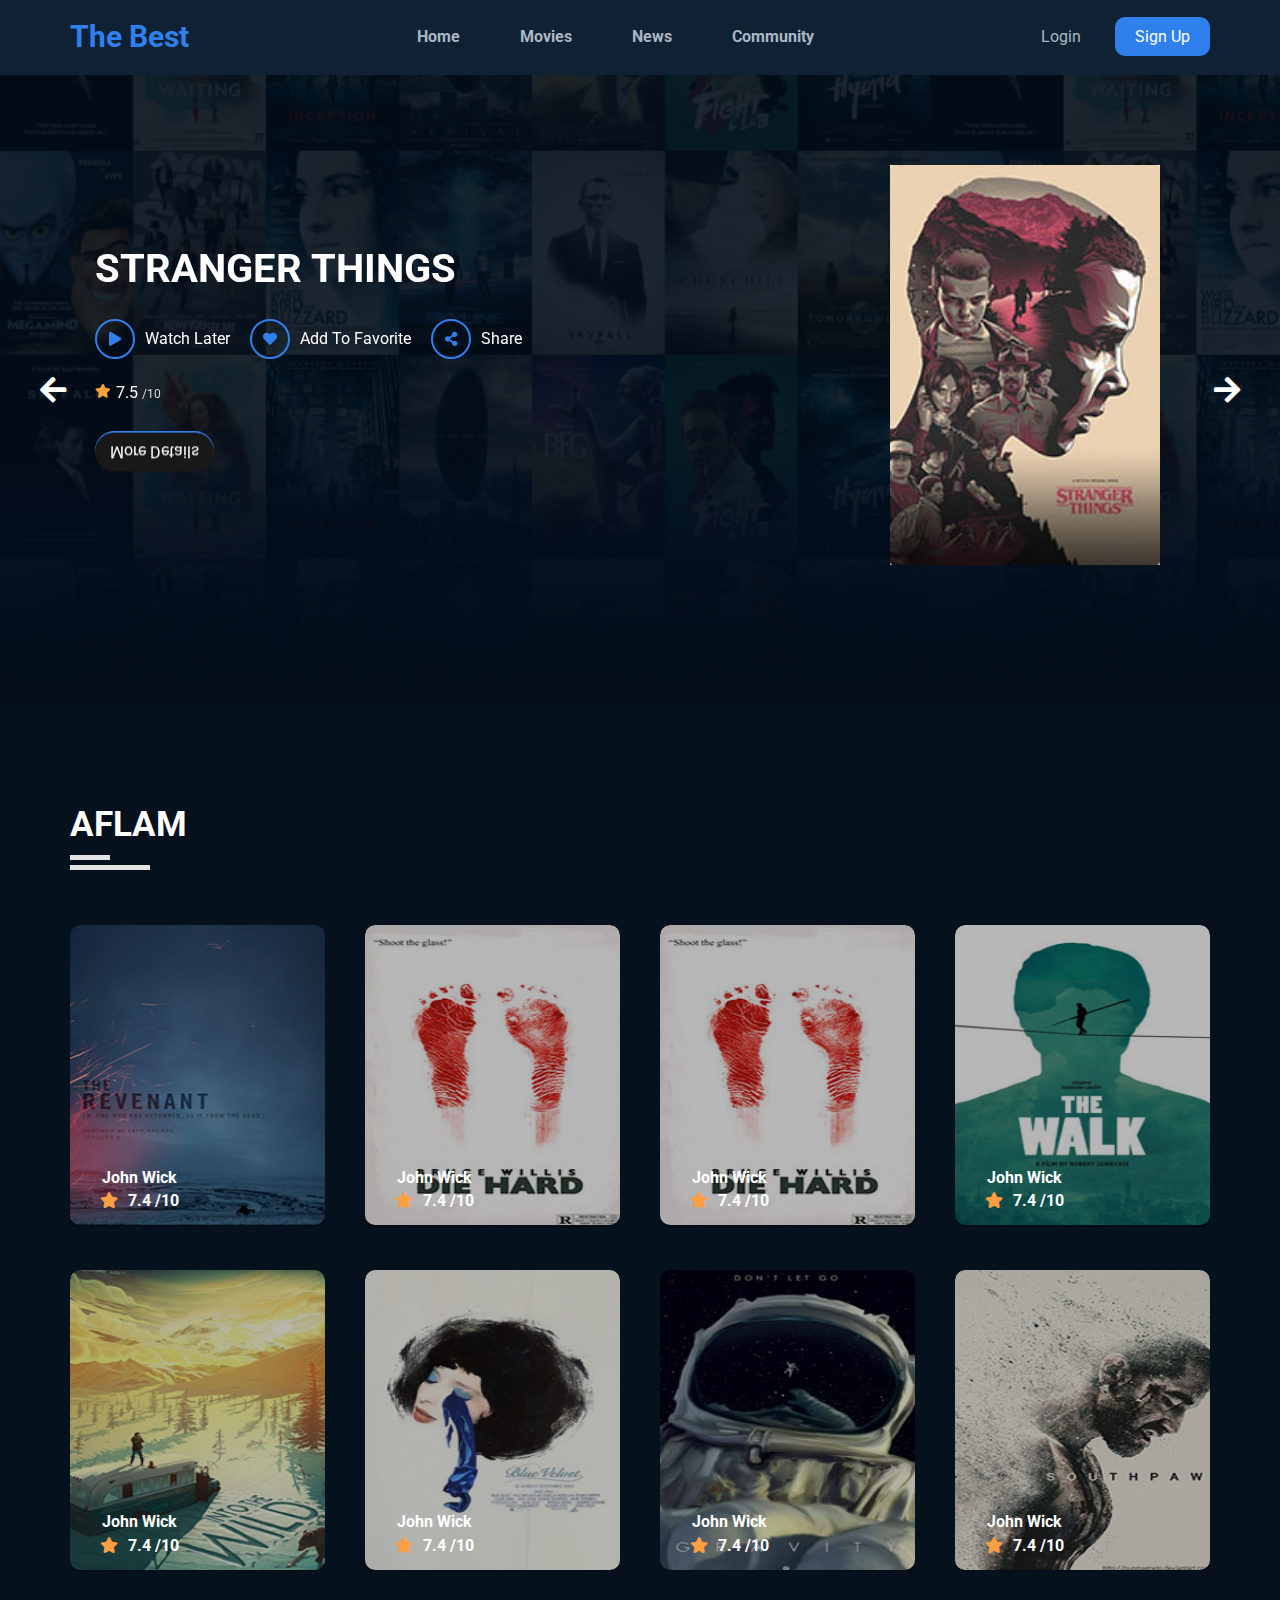
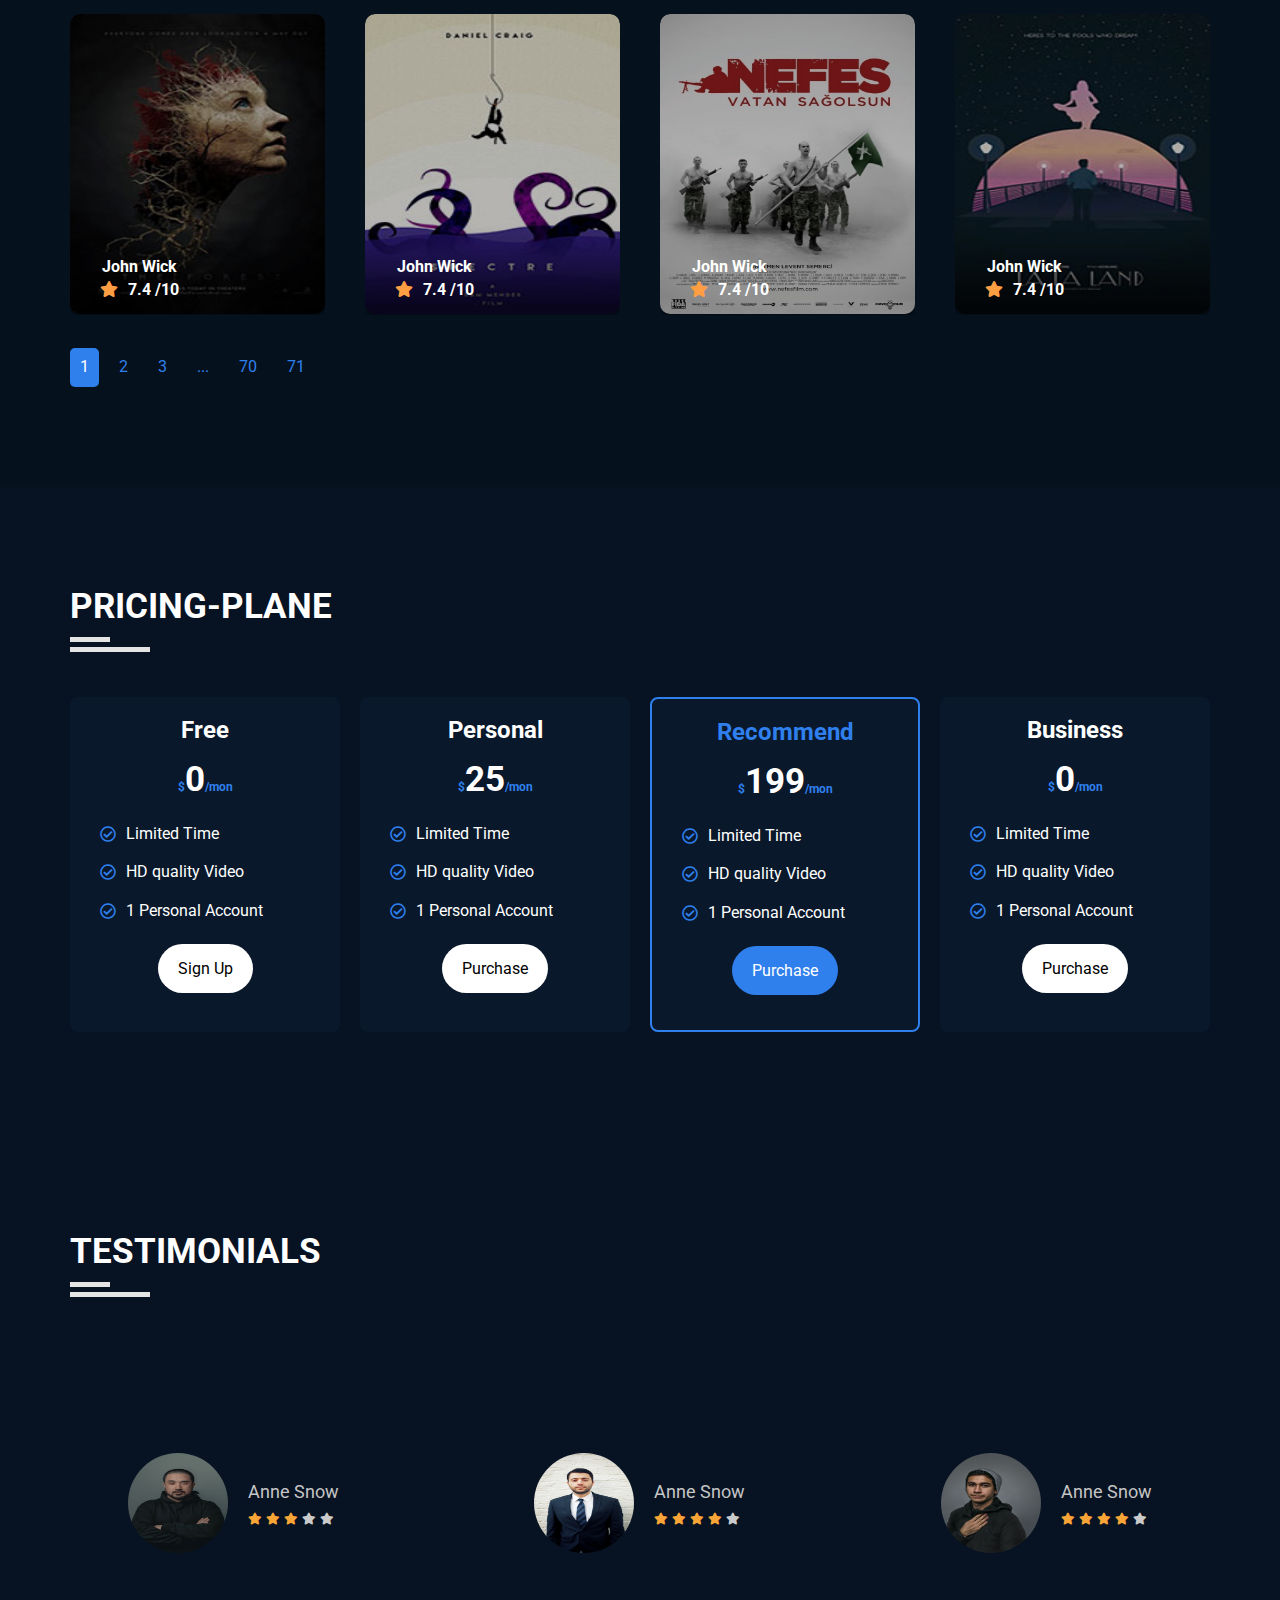
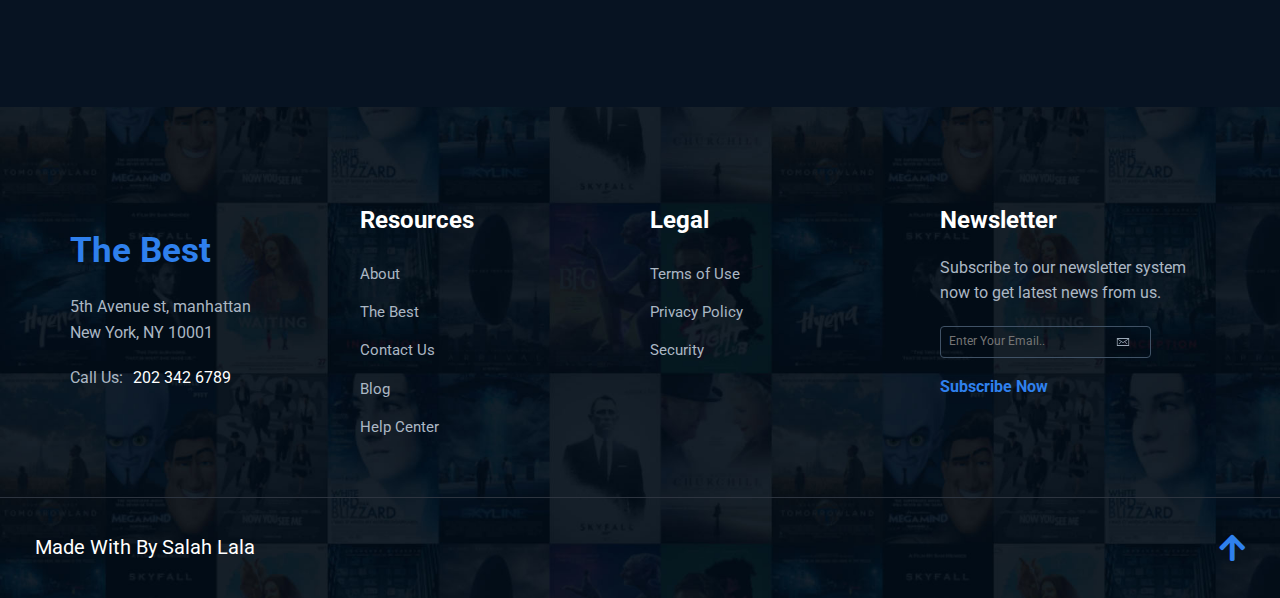
==== index.html @ 63b02159 "Upload The Design" ====
<!DOCTYPE html>
<html lang="en">

<head>
    <meta charset="UTF-8">
    <meta http-equiv="X-UA-Compatible" content="IE=edge">
    <meta name="viewport" content="width=device-width, initial-scale=1.0">
    <link rel="stylesheet" href="css/style.css">
    <link rel="stylesheet" href="css/normalize.css">
    <link rel="stylesheet" href="css/all.min.css">
    <link rel="preconnect" href="https://fonts.googleapis.com">
    <link rel="preconnect" href="https://fonts.gstatic.com" crossorigin>
    <link href="https://fonts.googleapis.com/css2?family=Roboto:wght@300;400;500;700&display=swap" rel="stylesheet">
    <title>Movie Website</title>
</head>

<body>
    <!-- start header -->
    <div class="header">
        <div class="container">
            <a href="index.html" class="logo">The Best</a>
            <ul class="main-nav">
                <li><a href="#">Home</a></li>
                <li><a href="#">Movies</a></li>
                <li><a href="#">News</a></li>
                <li><a href="#">Community</a></li>
            </ul>
            <div class="regester">
                <a href="login.html">Login</a>
                <a href="#">Sign Up</a>
            </div>
        </div>
    </div>
    <!-- end header -->
    <!-- start landing -->
    <div class="landing">
        <div class="icons">
            <i class="fas fa-arrow-right right"></i>
            <i class="fas fa-arrow-left left"></i>
        </div>
        <div class="container">
            <div class="text">
                <h1>Stranger Things</h1>
                <div class="icon">
                    <div class="box">
                        <i class="fas fa-play"></i>
                        <p>Watch Later</p>
                    </div>
                    <div class="box">
                        <i class="fas fa-heart"></i>
                        <p>Add To Favorite</p>
                    </div>
                    <div class="box">
                        <i class="fas fa-share-alt"></i>
                        <p>Share</p>
                    </div>
                </div>
                <div class="details">
                    <i class="fas fa-star"></i>
                    <p>7.5 <span>/10</span></p>
                </div>
                <div class="btn">
                    <div class="face"><a href="#">More Details</a></div>
                    <div class="back"><a href="#">More Details</a></div>
                </div>
            </div>
            <div class="image">
                <img src="images/mv-item11.jpg" class="img-1" alt="">
            </div>
        </div>
    </div>
    <!-- end landing -->
    <!-- start aflam section -->
    <div class="aflam-section">
        <div class="container">
            <h2 class="main-title">Aflam</h2>
            <div class="img-container">
                <div class="box">
                    <div class="image-2">
                        <img src="images/op-3.png" alt="">
                    </div>
                    <!-- <div class="watch">
                        <i class="fas fa-play"></i>
                    </div> -->
                    <div class="image">
                        <img src="images/mv-item2.jpg" alt="">
                    </div>
                    <div class="text">
                        <p>John Wick</p>
                        <div class="icon">
                            <i class="fas fa-star"></i>
                            <p>7.4 <span>/10</span></p>
                        </div>
                    </div>
                </div>
                <div class="box">
                    <div class="image-2">
                        <img src="images/op-3.png" alt="">
                    </div>
                    <!-- <div class="watch"> -->
                    <!-- <i class="fas fa-play"></i> -->
                    <!-- </div> -->
                    <div class="image">
                        <img src="images/mv-item3.jpg" alt="">
                    </div>
                    <div class="text">
                        <p>John Wick</p>
                        <div class="icon">
                            <i class="fas fa-star"></i>
                            <p>7.4 <span>/10</span></p>
                        </div>
                    </div>
                </div>
                <div class="box">
                    <div class="image-2">
                        <img src="images/op-3.png" alt="">
                    </div>
                    <!-- <div class="watch">
                        <i class="fas fa-play"></i>
                    </div> -->
                    <div class="image">
                        <img src="images/mv-item3.jpg" alt="">
                    </div>
                    <div class="text">
                        <p>John Wick</p>
                        <div class="icon">
                            <i class="fas fa-star"></i>
                            <p>7.4 <span>/10</span></p>
                        </div>
                    </div>
                </div>
                <div class="box">
                    <div class="image-2">
                        <img src="images/op-3.png" alt="">
                    </div>
                    <!-- <div class="watch">
                        <i class="fas fa-play"></i>
                    </div> -->
                    <div class="image">
                        <img src="images/mv-item4.jpg" alt="">
                    </div>
                    <div class="text">
                        <p>John Wick</p>
                        <div class="icon">
                            <i class="fas fa-star"></i>
                            <p>7.4 <span>/10</span></p>
                        </div>
                    </div>
                </div>
                <div class="box">
                    <div class="image-2">
                        <img src="images/op-3.png" alt="">
                    </div>
                    <!-- <div class="watch">
                        <i class="fas fa-play"></i>
                    </div> -->
                    <div class="image">
                        <img src="images/mv-item5.jpg" alt="">
                    </div>
                    <div class="text">
                        <p>John Wick</p>
                        <div class="icon">
                            <i class="fas fa-star"></i>
                            <p>7.4 <span>/10</span></p>
                        </div>
                    </div>
                </div>
                <div class="box">
                    <div class="image-2">
                        <img src="images/op-3.png" alt="">
                    </div>
                    <!-- <div class="watch">
                        <i class="fas fa-play"></i>
                    </div> -->
                    <div class="image">
                        <img src="images/mv-item6.jpg" alt="">
                    </div>
                    <div class="text">
                        <p>John Wick</p>
                        <div class="icon">
                            <i class="fas fa-star"></i>
                            <p>7.4 <span>/10</span></p>
                        </div>
                    </div>
                </div>
                <div class="box">
                    <div class="image-2">
                        <img src="images/op-3.png" alt="">
                    </div>
                    <!-- <div class="watch">
                        <i class="fas fa-play"></i>
                    </div> -->
                    <div class="image">
                        <img src="images/mv-item7.jpg" alt="">
                    </div>
                    <div class="text">
                        <p>John Wick</p>
                        <div class="icon">
                            <i class="fas fa-star"></i>
                            <p>7.4 <span>/10</span></p>
                        </div>
                    </div>
                </div>
                <div class="box">
                    <div class="image-2">
                        <img src="images/op-3.png" alt="">
                    </div>
                    <!-- <div class="watch">
                        <i class="fas fa-play"></i>
                    </div> -->
                    <div class="image">
                        <img src="images/mv-item8.jpg" alt="">
                    </div>
                    <div class="text">
                        <p>John Wick</p>
                        <div class="icon">
                            <i class="fas fa-star"></i>
                            <p>7.4 <span>/10</span></p>
                        </div>
                    </div>
                </div>
                <div class="box">
                    <div class="image-2">
                        <img src="images/op-3.png" alt="">
                    </div>
                    <!-- <div class="watch">
                        <i class="fas fa-play"></i>
                    </div> -->
                    <div class="image">
                        <img src="images/mv-item9.jpg" alt="">
                    </div>
                    <div class="text">
                        <p>John Wick</p>
                        <div class="icon">
                            <i class="fas fa-star"></i>
                            <p>7.4 <span>/10</span></p>
                        </div>
                    </div>
                </div>
                <div class="box">
                    <div class="image-2">
                        <img src="images/op-3.png" alt="">
                    </div>
                    <!-- <div class="watch">
                        <i class="fas fa-play"></i>
                    </div> -->
                    <div class="image">
                        <img src="images/mv-item10.jpg" alt="">
                    </div>
                    <div class="text">
                        <p>John Wick</p>
                        <div class="icon">
                            <i class="fas fa-star"></i>
                            <p>7.4 <span>/10</span></p>
                        </div>
                    </div>
                </div>
                <div class="box">
                    <div class="image-2">
                        <img src="images/op-2.png" alt="">
                    </div>
                    <!-- <div class="watch">
                        <i class="fas fa-play"></i>
                    </div> -->

                    <div class="image">
                        <img src="images/me.jpg" alt="">
                    </div>
                    <div class="text">
                        <p>John Wick</p>
                        <div class="icon">
                            <i class="fas fa-star"></i>
                            <p>7.4 <span>/10</span></p>
                        </div>
                    </div>
                </div>
                <div class="box">
                    <div class="image-2">
                        <img src="images/op-3.png" alt="">
                    </div>
                    <!-- <div class="watch">
                        <i class="fas fa-play"></i>
                    </div> -->
                    <div class="image">
                        <img src="images/mv-item12.jpg" alt="">
                    </div>
                    <div class="text">
                        <p>John Wick</p>
                        <div class="icon">
                            <i class="fas fa-star"></i>
                            <p>7.4 <span>/10</span></p>
                        </div>
                    </div>
                </div>
            </div>
            <div class="number">
                <span class="active">1</span>
                <span>2</span>
                <span>3</span>
                <span class="dont">...</span>
                <span>70</span>
                <span>71</span>
            </div>
        </div>
    </div>
    <!-- end aflam section -->
    <!-- start pricing-plane -->
    <div class="pricing-plane">
        <div class="container">
            <h2 class="main-title">
                pricing-plane
            </h2>
            <div class="img-container">
                <div class="box">
                    <div class="text">
                        <h2>Free</h2>
                        <p><span>$</span>0<span>/mon</span></p>
                    </div>
                    <div class="details">
                        <ul>
                            <li>
                                <i class="far fa-check-circle"></i>
                                <p>Limited Time</p>
                            </li>
                            <li>
                                <i class="far fa-check-circle"></i>
                                <p>HD quality Video</p>
                            </li>
                            <li>
                                <i class="far fa-check-circle"></i>
                                <p>1 Personal Account</p>
                            </li>
                        </ul>
                    </div>
                    <div class="btn">
                        <a href="#">Sign Up</a>
                    </div>
                </div>
                <div class="box">
                    <div class="text">
                        <h2>Personal</h2>
                        <p><span>$</span>25<span>/mon</span></p>
                    </div>
                    <div class="details">
                        <ul>
                            <li>
                                <i class="far fa-check-circle"></i>
                                <p>Limited Time</p>
                            </li>
                            <li>
                                <i class="far fa-check-circle"></i>
                                <p>HD quality Video</p>
                            </li>
                            <li>
                                <i class="far fa-check-circle"></i>
                                <p>1 Personal Account
                                </p>
                            </li>
                        </ul>
                    </div>
                    <div class="btn">
                        <a href="#">Purchase</a>
                    </div>
                </div>
                <div class="box active">
                    <div class="text">
                        <h2>Recommend</h2>
                        <p><span>$</span>199<span>/mon</span></p>
                    </div>
                    <div class="details">
                        <ul>
                            <li>
                                <i class="far fa-check-circle"></i>
                                <p>Limited Time</p>
                            </li>
                            <li>
                                <i class="far fa-check-circle"></i>
                                <p>HD quality Video</p>
                            </li>
                            <li>
                                <i class="far fa-check-circle"></i>
                                <p>1 Personal Account</p>
                            </li>
                        </ul>
                    </div>
                    <div class="btn">
                        <a href="#">Purchase</a>
                    </div>
                </div>
                <div class="box">
                    <div class="text">
                        <h2>Business</h2>
                        <p><span>$</span>0<span>/mon</span></p>
                    </div>
                    <div class="details">
                        <ul>
                            <li>
                                <i class="far fa-check-circle"></i>
                                <p>Limited Time</p>
                            </li>
                            <li>
                                <i class="far fa-check-circle"></i>
                                <p>HD quality Video</p>
                            </li>
                            <li>
                                <i class="far fa-check-circle"></i>
                                <p>1 Personal Account</p>
                            </li>
                        </ul>
                    </div>
                    <div class="btn">
                        <a href="#">Purchase</a>
                    </div>
                </div>
            </div>
        </div>
    </div>
    <!-- end pricing-plane -->
    <!-- start testimonial -->
    <div class="testimonial">
        <div class="container">
            <h2 class="main-title">testimonials</h2>
            <div class="img-container">
                <div class="box">
                    <div class="image">
                        <img src="images/pro-2.jpg" alt="">
                        <p>I upgraded my Dribble account to the Pro version. Absolutely loving the super clean look of
                            the Playbook feature</p>
                    </div>
                    <div class="text">
                        <p>Anne Snow</p>
                        <i class="fas fa-star"></i>
                        <i class="fas fa-star"></i>
                        <i class="fas fa-star"></i>
                        <i class="fas fa-star active"></i>
                        <i class="fas fa-star active"></i>
                    </div>
                </div>
                <div class="box">
                    <div class="image">
                        <img src="images/pro-3.jpg" alt="">
                        <p>I upgraded my Dribble account to the Pro version. Absolutely loving the super clean look of
                            the Playbook feature</p>
                    </div>
                    <div class="text">
                        <p>Anne Snow</p>
                        <i class="fas fa-star"></i>
                        <i class="fas fa-star"></i>
                        <i class="fas fa-star"></i>
                        <i class="fas fa-star"></i>
                        <i class="fas fa-star active"></i>
                    </div>
                </div>
                <div class="box">
                    <div class="image">
                        <img src="images/pro-5.jpg" alt="">
                        <p>I upgraded my Dribble account to the Pro version. Absolutely loving the super clean look of
                            the Playbook feature</p>
                    </div>
                    <div class="text">
                        <p>Anne Snow</p>
                        <i class="fas fa-star"></i>
                        <i class="fas fa-star"></i>
                        <i class="fas fa-star"></i>
                        <i class="fas fa-star"></i>
                        <i class="fas fa-star active"></i>
                    </div>
                </div>
            </div>
        </div>
    </div>
    <!-- end testimonial -->
    <!-- start footer -->
    <div class="footer">
        <div class="container">
            <div class="img-container">
                <div class="box">
                    <h1>The Best</h1>
                    <p>5th Avenue st, manhattan</p>
                    <p>New York, NY 10001</p>
                    <span>Call Us: <p>202 342 6789</p></span>
                </div>
                <div class="box">
                    <h2>Resources</h2>
                    <ul>
                        <li><a href="#">About</a></li>
                        <li><a href="#">The Best</a></li>
                        <li><a href="#">Contact Us</a></li>
                        <li><a href="#">Blog</a></li>
                        <li class="active"><a href="#">Help Center</a>
                        </li>
                    </ul>
                </div>
                <div class="box">
                    <h2>Legal</h2>
                    <ul>
                        <li><a href="#">Terms of Use</a></li>
                        <li><a href="#">Privacy Policy</a></li>
                        <li class="active"><a href="#">Security</a>
                        </li>
                    </ul>
                </div>
                <div class="box">
                    <h2>Newsletter</h2>
                    <p>Subscribe to our newsletter system now
                        to get latest news from us.</p>
                    <form action="">
                        <input type="email" placeholder="Enter Your Email..">
                    </form>
                    <div class="btn">
                        <a href="#">Subscribe Now </a>
                    </div>
                </div>
            </div>
        </div>
        <div class="name">
            <p>Made With By Salah Lala</p>
            <!-- <a href="#">Back To Top</a> -->
            <a href="#">
                <i class="fas fa-arrow-up"></i>
            </a>
        </div>
    </div>
    <!-- end footer -->

</body>

</html>
---- css/style.css ----
* {
    padding: 0 ;
    margin: 0;
    box-sizing : border-box ;
    -webkit-box-sizing: border-box;
    -moz-box-sizing: border-box;
}

body {
    font-family: 'Roboto', sans-serif; 
}

html {
    scroll-behavior: smooth;
}
a {
    text-decoration: none;
}
li {
    list-style-type: none;
}
body::-webkit-scrollbar {
    width: 12px;
}

body::-webkit-scrollbar-track {
    box-shadow: inset 0 0 6px rgba(0, 0, 0, 0.3);
}

body::-webkit-scrollbar-thumb {
    background-color: var(--main-color);
    outline: 1px solid rgb(34, 126, 218);
    border-radius: 5px ;
}
:root {
    --main-transition: .3s ease ;
    --main-color :#2f80ed ;
    --secound-color: #3173ca ;
    --text-color :#abb7c4 ;
}
.main-title {
    margin-bottom: 30px ;
    font-size: 35px;
    text-transform: uppercase;
    position: relative;
    width: fit-content;
    color: white;
}
.main-title::before {
    content: "";
    position: absolute;
    background-color: rgb(228, 228, 228);
    width: 40px;
    height: 5px;
    top: 50px;    
}
.main-title::after {
    content:"" ;
    position: absolute;
    background-color: rgb(228, 228, 228);
    width: 80px;
    height: 5px;
    top: 60px ;
    left: 0 ;
}

@media (max-width: 767px) {
    .main-title {
        text-align: center;
        width: 100% ;
    }
    .main-title::before {
        left: 50% ;
        transform: translateX(-50%);
        width: 10% ;
    }
    .main-title::after {
        display: none;
    }
}
.container {
    padding-left: 15px ;
    padding-right: 15px ;
    margin-left: auto ;
    margin-right: auto;
}

/* Small */
@media (min-width: 768px) {
    .container {
    width: 750px;
    }
}
/* Medium */
@media (min-width: 992px) {
    .container {
    width: 970px;
    }
}
  /* Large */
@media (min-width: 1200px) {
    .container {
    width: 1170px;
    }
}


/* start header */
.header {
    position: relative;
    background-color: #0f2133;
    box-shadow: 0 0 10px rgba(0, 0, 0, 0.335);
}
.header .container {
    display: flex;
    justify-content: space-between;
    align-items: center;
    flex-wrap: wrap;
}
@media (max-width:767px) {
    .header .container {
        justify-content: center;
    }
} 
.header .container .logo {
    color: var(--main-color) ;
    font-weight: bold;
    font-size: 30px ;
    height: 75px ;
    display : flex ;
    align-items: center;
    position: relative;
    transition :.4s ;
}
@media (max-width: 767px) {
    .header .container .logo {
    color: var(--main-color);
    font-weight: bold;
    font-size: 30px;
    height: 60px;
    display: flex;
    align-items: center;
    position: relative;
    transition: .4s;
}
}

.header .container .logo::before {
    content: "The Best" ;
    color: #3173ca ;
    font-weight: bold;
    font-size: 30px ;
    position: absolute;
    width: 0; 
    overflow: hidden;
    white-space: nowrap ;
    transition: .4s ;
}
.header .container .logo:hover:before {
    width: 100% ;
}
.header .container .logo:hover {
    color:#2d6bbb;
}


.header .container .main-nav {
    display: flex;
}
.header .container .main-nav li a {
    color: var(--text-color) ;
    padding :0 30px ;
    font-weight: bold;
    transition: var(--main-transition);
    height: 75px ;
    display: flex;
    align-items: center;
    position: relative; 
    z-index: 1;
}
@media (max-width: 991px) {
    .header .container .main-nav li a {
        padding :0 15px ;
    }
}
.header .container .main-nav li a:hover {
    color :var(--main-color) ;
}
.header .container .main-nav li a::before {
    content: "" ;
    position: absolute;
    left: 0 ;
    bottom: 0;
    width: 100% ;
    height: 0 ;
    background-color: rgb(26 51 76);
    z-index: -1;
    transition: var(--main-transition) ;
}
.header .container .main-nav li a:hover::before {
    height: 100%;
}

.header .regester a{
    color: white ;
}
.header .regester a:first-of-type {
    margin-right : 30px ;
    color: var(--text-color);
    transition: var(--main-transition)
}

@media (max-width: 767px) {
    .header .regester {
        display: flex;
        flex-wrap: wrap;
        align-items: center;
        margin-bottom: 14px;
    }
}

.header .regester a:last-of-type {
    background-color: var(--main-color);
    padding: 10px 20px ;
    border-radius: 10px ;
    transition: var(--main-transition) ;
}

.header .regester a:last-of-type:hover {
    background-color: var(--secound-color) ;
}
/* end header */
/* start landing */
.landing {
    position:relative ;
    background-image: url(../images/slider-bg2.jpg);
    background-position: center;
    background-size: cover;
}
.landing .icons i {
    position: absolute;
    top: 50% ;
    color:white;
    transform: translateY(-50%);
    padding: 0 40px ;
    font-size: 30px ;
    cursor: pointer;
    transition: var(--main-transition);
}
@media (max-width: 991px) {
    .landing .icons i {
    padding: 0 10px;

}
}
.landing .icons i:hover {
    color: var(--main-color);
}
.landing .icons .right {
    right: 0 ;
}
.landing .icons .left {
    left: 0 ;
}
.landing .container {
    display: flex;
    justify-content: space-between;
    align-items: center;
    min-height: 50vh;
    padding-bottom: 100px ;
}

.landing .container .text {
    padding: 25px ;
    color: white ;
    perspective: 600px;

}
.landing .container .text h1 {
    font-size: 40px;
    text-transform: uppercase ;
}

@media (max-width: 767px) {
    .landing .container .text h1{
        text-align: center ;
}
}
.landing .container .text .icon {
    display: flex;
    align-items: center;
    justify-content: space-between;
    margin-bottom: 25px ; 
    flex-wrap: wrap;
}

.landing .container .text .icon .box {
    display: flex;
    align-items: center ;
    flex-wrap: wrap;
    justify-content: space-between;
    gap :10px ;
}
@media (max-width: 991px) {
    .landing .container .text .icon .box {
    display: flex;
    align-items: center;
    flex-wrap: wrap;
    justify-content: space-between;
    gap: 10px;
    margin-bottom: 24px;
    }
}
.landing .container .text .icon .box i {
    border-radius: 50%;
    border: 2px solid var(--main-color );
    text-align: center;
    padding: 10px ;
    color: var(--main-color);
    width: 40px ;
    height: 40px; 
    font-size: 14px; 
    display: flex;
    justify-content:center;
    align-items: center;
}
.landing .container .text .icon .box p {
    margin-right: 20px ;
}
.landing .container .text .details  {
    display: flex;
    gap :5px ;
    margin-bottom: 40px ;
}

.landing .container .text .details i {
    color: rgb(248, 164, 54);
    font-size: 14px ;
}

.landing .container .text .details p {
    font-size: 16px ;
}
.landing .container .text .details p span {
    color: #dbdbdb ;
    font-size: 12px;
}
.landing .container .text .btn {
    position : relative ;
    transform-style: preserve-3d;
    transition: var(--main-transition) ;
    width: fit-content;
}
.landing .container .text .btn .face {
    transition :var(--main-transition ) ;
    position: absolute;
    backface-visibility: hidden;
}
.landing .container .text .btn a {
    color: white ;
    background-color: var(--main-color);
    padding: 10px 15px ;
    border-radius: 20px;
    transition :var(--main-transition) ;
}
.landing .container .text .btn:hover {
    transform:rotateX(-180deg) ;
}
.landing .container .text .btn:hover .back a {
    color :var(--main-color) ;
}
.landing .container .text .btn .back a {
    background-color:rgb(24, 24, 24);
    padding: 10px 15px ;
    border-radius: 20px;
}
.landing .container .text .btn .back {
    transform: rotateX(180deg);
}
.landing .container .image {
    padding-right: 50px;
    padding-top :50px ;
}
.landing .container .image .img-1 {
    width: 270px ;
    height: 400px ;
    display: block;
    cursor: pointer;
    margin: 40px auto ;

}
.landing .container .image .img-4 {
    width: 170px ;
    height: 260px ;

}

@media (max-width: 991px) {
    .landing .container .image .img-1 {
        display: none;
    }
}

/* end landing */
/* start aflam-section */
.aflam-section {
    padding-top: 100px ;
    padding-bottom: 100px; 
    position: relative;
    background-color: #06111e;
}
.aflam-section .img-container {
    display: grid ;
    grid-template-columns: repeat(auto-fill , minmax(250px , 1fr));
    gap: 40px; 
    margin-top: 80px
}


@media (max-width: 767px) {
    .aflam-section .img-container {
    display: grid;
    grid-template-columns: repeat(auto-fill , minmax(280px , 1fr));
    gap: 20px;
    margin-top: 80px;
    position: relative;
}
}

.aflam-section .img-container .box {
    overflow: hidden;
    width: 100% ;
    text-align: center;
    position: relative;
    border-radius: 10px;
    transition: var(--main-transition) ;
}   
@media (max-width: 767px) {
    .aflam-section .img-container .box {
        text-align: center ;
    }
}

.aflam-section .img-container .box .image-2 {
    position: absolute;
    top: 50% ;
    z-index: 55;
    left: 50%;
    transform: translate(-50% , -50%);
}
.aflam-section .img-container .box:hover .image-2 img{
    width: 80px;
}
.aflam-section .img-container .box .image-2 img {
    width: 0;
    cursor: pointer;
    transition: var(--main-transition) ;
}
.aflam-section .img-container .box .watch {
    position: absolute;
    color: white;
    z-index: 55;
    top: 50%;
    left: 50%;
    transform: translate(-50% , -50%);
    background-color: var(--main-color);
    width: 0px ;
    height :00px ;
    border-radius:50%;
    text-align: center ;
    padding: 10px;
    opacity: 0 ;
    transition: var(--main-transition);
    cursor: pointer ;
}
.aflam-section .img-container .box .watch:hover {
    background-color: var(--secound-color);
}
.aflam-section .img-container .box:hover .watch {
    width: 50px ;
    height: 50px ;
    opacity: 1 ;
}
.aflam-section .img-container .box:hover .watch i {
    font-size: 30px ;
}

.aflam-section .img-container .box .watch i {
    font-size: 0px ;
    transition: var(--main-transition) ease-in-out ;
    transition-delay: .1s;
}
.aflam-section .img-container .box .image {
    position :relative ;
}
.aflam-section .img-container .box .image img {
    height: 300px ;
    width: 100% ;
    overflow: hidden;
    border-radius: 10px;
}
@media (max-width: 767px) {
    .aflam-section .img-container .box .image img {
    height: 400px;
    width: 100%;
}
}

.aflam-section .img-container .box .image::before {
    content: " ";
    width: 100% ;
    height: 99%;
    background-color: rgba(0, 0, 0, 0.281) ;
    left: 0 ;
    top: 0;
    position: absolute;
    transition: .5s ease ;
}



.aflam-section .img-container .box:hover .image::before {
    background-color: rgba(0, 0, 0, 0.685);
}
.aflam-section .img-container .box .text {
    position: absolute ;
    top: 80% ;
    padding: 0 30px ;

}

.aflam-section .img-container .box .text p {
    color: white ;
    font-weight: bold ;
    margin-bottom: 5px ;
}

.aflam-section .img-container .box .text .icon {
    display: flex ;
}
.aflam-section .img-container .box .text .icon i {
    color: rgb(255, 158, 67);
    margin-right: 10px ;
}


.aflam-section .container .number {
    padding-top: 30px;
    color: white ;
    display : flex ;
    align-items: center;
    gap: 10px ;
}

.aflam-section .container .number span {
    display: block ;
    color: var(--main-color) ;
    transition: var(--main-transition) ;
    padding: 10px; 
    cursor: pointer ;
    
}


.aflam-section .container .number span:hover:not(.dont) {
    border-radius: 5px ;
    background-color: var(--main-color) ;
    color: white ;
}

.aflam-section .container .number span.active {
    background-color: var(--main-color);
    color: white ;
    border-radius: 5px;
}

/* end aflam-section */
/* start pricing-plane */
.pricing-plane{
    padding-top: 100px ;
    padding-bottom: 100px ;
    position :relative ;
    background-color: #071322;
}

.pricing-plane .img-container {
    display: grid;
    grid-template-columns: repeat(auto-fill , minmax(260px ,1fr));
    gap: 20px ;
    margin-top: 20px ;
}
.pricing-plane .img-container .box {
    margin-top: 40px ;
    background-color:#09182b ;
    padding: 20px ;
    color: white ;
    position: relative ;
    border-radius: 8px;
}
.pricing-plane .img-container .box.active {
    border: 2px solid var(--main-color);
}
.pricing-plane .img-container .box.active .btn a {
    background-color: var(--main-color);
    color:white ;
}
.pricing-plane .img-container .box.active .text h2 {
    color: var(--main-color)
}
.pricing-plane .img-container .box .text {
    text-align: center;
    margin-bottom: 15px ;
}
.pricing-plane .img-container .box .text h2 {
    margin-bottom: 15px ;
}
.pricing-plane .img-container .box .text p {
    font-size: 35px;
    font-weight: bold;
}
.pricing-plane .img-container .box .text p span {
    color: var(--main-color) ;
    font-size: 12px ;
}

.pricing-plane .img-container .box .details ul li {
    display: flex;
    align-items: center;
    padding: 10px ;
}
.pricing-plane .img-container .box .details ul li i {
    margin-right: 10px ;
    color: var(--main-color)
}
.pricing-plane .img-container .box .btn {
    text-align: center;
    padding: 30px 0 ;
}
.pricing-plane .img-container .box .btn a {
    text-align: center;
    background-color: white ;
    width: fit-content;
    padding: 15px 20px ;
    border-radius:50px;
    color: black ;
    font-size: 16px;
    transition : all var(--main-transition) ;
}   

.pricing-plane .img-container .box .btn:hover a {
    background-color: var(--main-color) ;
    color: white ;
}



/* end pricing-plane */
/* start testimonial */
.testimonial {
    padding-top: 100px ;
    padding-bottom: 100px;
    position: relative; 
    background-color: #071322;

}

.testimonial .img-container {
    padding-top: 150px ;
    display: flex;
    justify-content: space-around;
    align-items: center;
    gap: 80px ;
}

@media (max-width: 991px) {
    .testimonial .img-container {
        flex-wrap: wrap;
    }
}
.testimonial .img-container .box  {
    display: flex;
    align-items: center;
    gap: 20px;
    margin-bottom: 50px ;
}
.testimonial .img-container .box .image {
    position: relative ;
}
.testimonial .img-container .box .image:hover p{
    overflow: visible;
    padding: 30px; 
    width: 300px;
    top: -200px ;
    opacity: 1;
}
.testimonial .img-container .box .image p {
    position: absolute;
    top: 0 ;
    background-color: var(--main-color);
    padding: 0px; 
    color: white ;
    width: 0;
    line-height: 1.8 ;
    transition: .3s opacity;
    overflow: hidden;
    opacity: 0 ;
}
@media (max-width: 991px) {
    .testimonial .img-container .box .image:hover p {
        overflow: visible;
        padding: 30px; 
        width: 300px;
        top: -200px ;
        opacity: 1;
        left: -20px; 
    }
    .testimonial .img-container .box .image {
        padding: 15px 0 ;
    }
}


@media (max-width: 1024px) {
    .testimonial .img-container .box .image:hover p {
        width: 250px; 
        top: -240px; 
    }
}


.testimonial .img-container .box .image p::before {
    content: " ";
    border-style: solid;
    border-color: var(--main-color) transparent transparent transparent;
    position: absolute;
    bottom: 0;
    border-width: 20px;
    bottom: -39px; 

}

.testimonial .img-container .box .image img {
    width: 100px ;
    height: 100px ;
    border-radius: 50%;
}

.testimonial .img-container .box .text p {
    color: rgb(197, 197, 197) ;
    font-size: 18px; 
    
}
.testimonial .img-container .box .text i {
    margin-top: 10px ;
    color: rgb(202, 202, 202) ;
    font-size: 12px;
}
.testimonial .img-container .box .text i:not(.active){
    color:rgb(248, 164, 54)
}
/* end testimonial */

/* start footer */
.footer {
    padding-top: 100px ;
    position: relative;
    background-image: url(../images/error-bg.jpg);
    background-size: cover;
    background-position: center;
}
.footer .img-container {
    display :grid ;
    grid-template-columns: repeat(auto-fill , minmax(260px , 1fr));
    gap: 20px; 
}
@media (max-width: 767px) {
    .footer .img-container {
        text-align: center;
    }
}
.footer .img-container .box h2 {
    color: white ;
    margin-bottom :20px ;
}
.footer .img-container .box h1 {
    color: var(--main-color) ;
    font-size: 35px ;
}
.footer .img-container .box P {
    color :#abb7c4 ;
    line-height: 1.6;
}
.footer .img-container .box span {
    display: flex;
    margin-top: 20px ;
    color: #abb7c4 ;
    align-items: center;
}
@media (max-width: 767px) {
    .footer .img-container .box span {
        justify-content: center;
        border-bottom: 1px solid #e6e6e625 ;
        padding: 15px 0 ;
    }

}
.footer .img-container .box span p {
    margin-left: 10px ;
    color: white ;
}

.footer .img-container .box ul li {
    padding: 10px 0 ;
    transition: var(--main-transition) ;
}
.footer .img-container .box ul li a:hover {
    padding-left: 10px ;
}
.footer .img-container .box ul li a {
    color: #abb7c4 ;
    transition: var(--main-transition);
    font-size: 15px;
    
}
.footer .img-container .box ul li a:hover {
    color: var(--main-color)
}
@media (max-width:767px) {
    .footer .img-container .box ul li.active {
        border-bottom: 1px solid #e6e6e625 !important ;
}
}

.footer .img-container .box form {
    margin-top: 20px ;
    display: flex;
    align-items: center;
    position: relative;
    margin-bottom: 20px;
}
.footer .img-container .box form input {
    border: none ;
    padding: 8px 45px 8px 8px;
    caret-color: var(--main-color);
    /* background-color: transparent; */
    border-color: #405266 ;
    border-style: solid;
    border-radius: 4px;
    font-size: 12px;
    border-width:1px;
    background: url(../images/search-bg.png) no-repeat right 20px center;
}
@media (max-width: 767px) {
    .footer .img-container .box form input {
        width: 100%;
    }   
}
.footer .img-container .box form input:focus{ 
    outline: none;
}
.footer .img-container .box form i {
    position: absolute;
    right: 0 ;
} 

.footer .img-container .box .btn a {
    font-weight: bold;
    color:var(--main-color);
    transition: var(--main-transition);

}
.footer .img-container .box .btn a:hover {
    color: var(--secound-color) ;
}
.footer .name {
    text-align: center;
    padding: 35px;
    color: white;
    border-top: 1px solid #2d343f;
    margin: 50px 0 0;
    display: flex;
    justify-content: space-between;
    align-items: center;
    flex-wrap: wrap;
}
@media (max-width: 767px) {
    .footer .name {
        justify-content: center;

    }
    .footer .name p  {
        margin-bottom:10px ;
    }
}
.footer .name p {
    font-size: 20px;
}
.footer .name a {
    text-align: right;
    color: var(--main-color) ;
    font-weight: bold;
    transition: var(--main-transition) ;
}

.footer .name a:hover {
    color: var(--secound-color) ;
}
.footer .name a i {
    font-size: 30px; 
}

/* end footer */

/* start login page */


/* end login page */
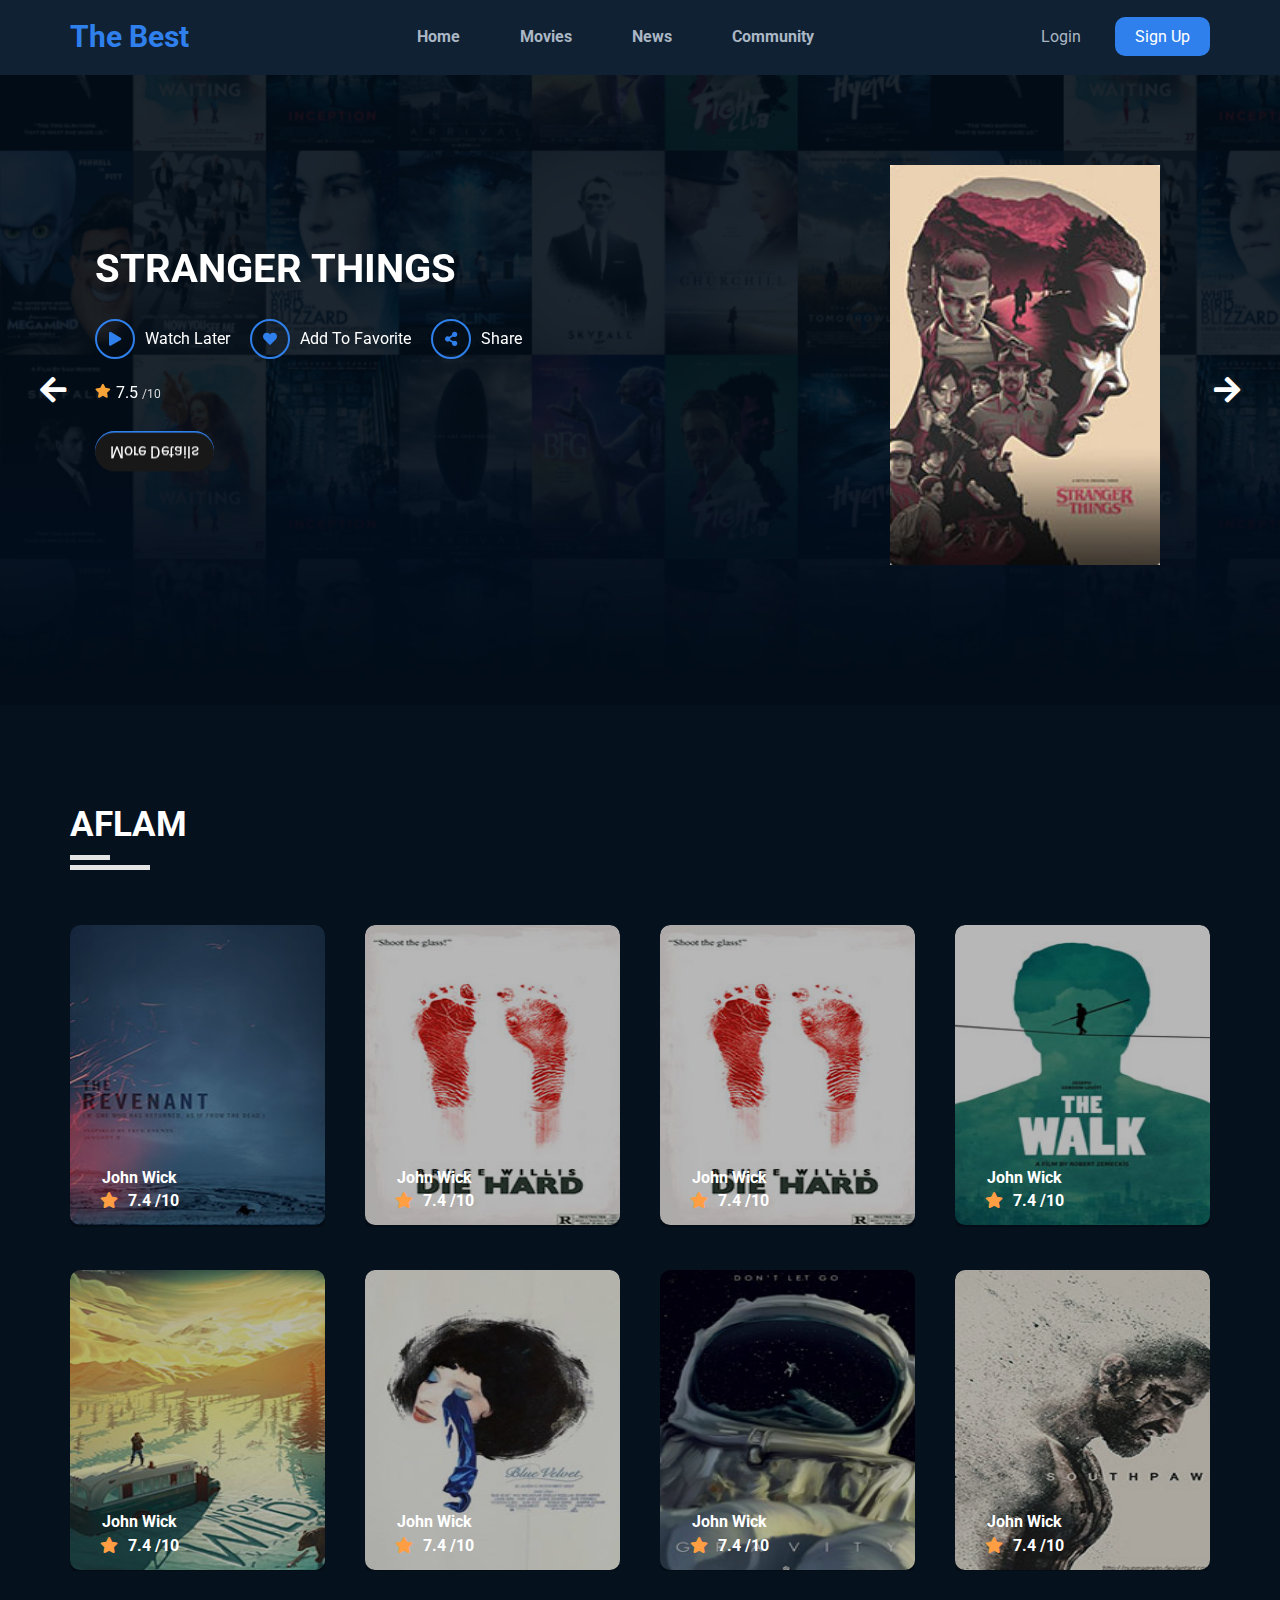
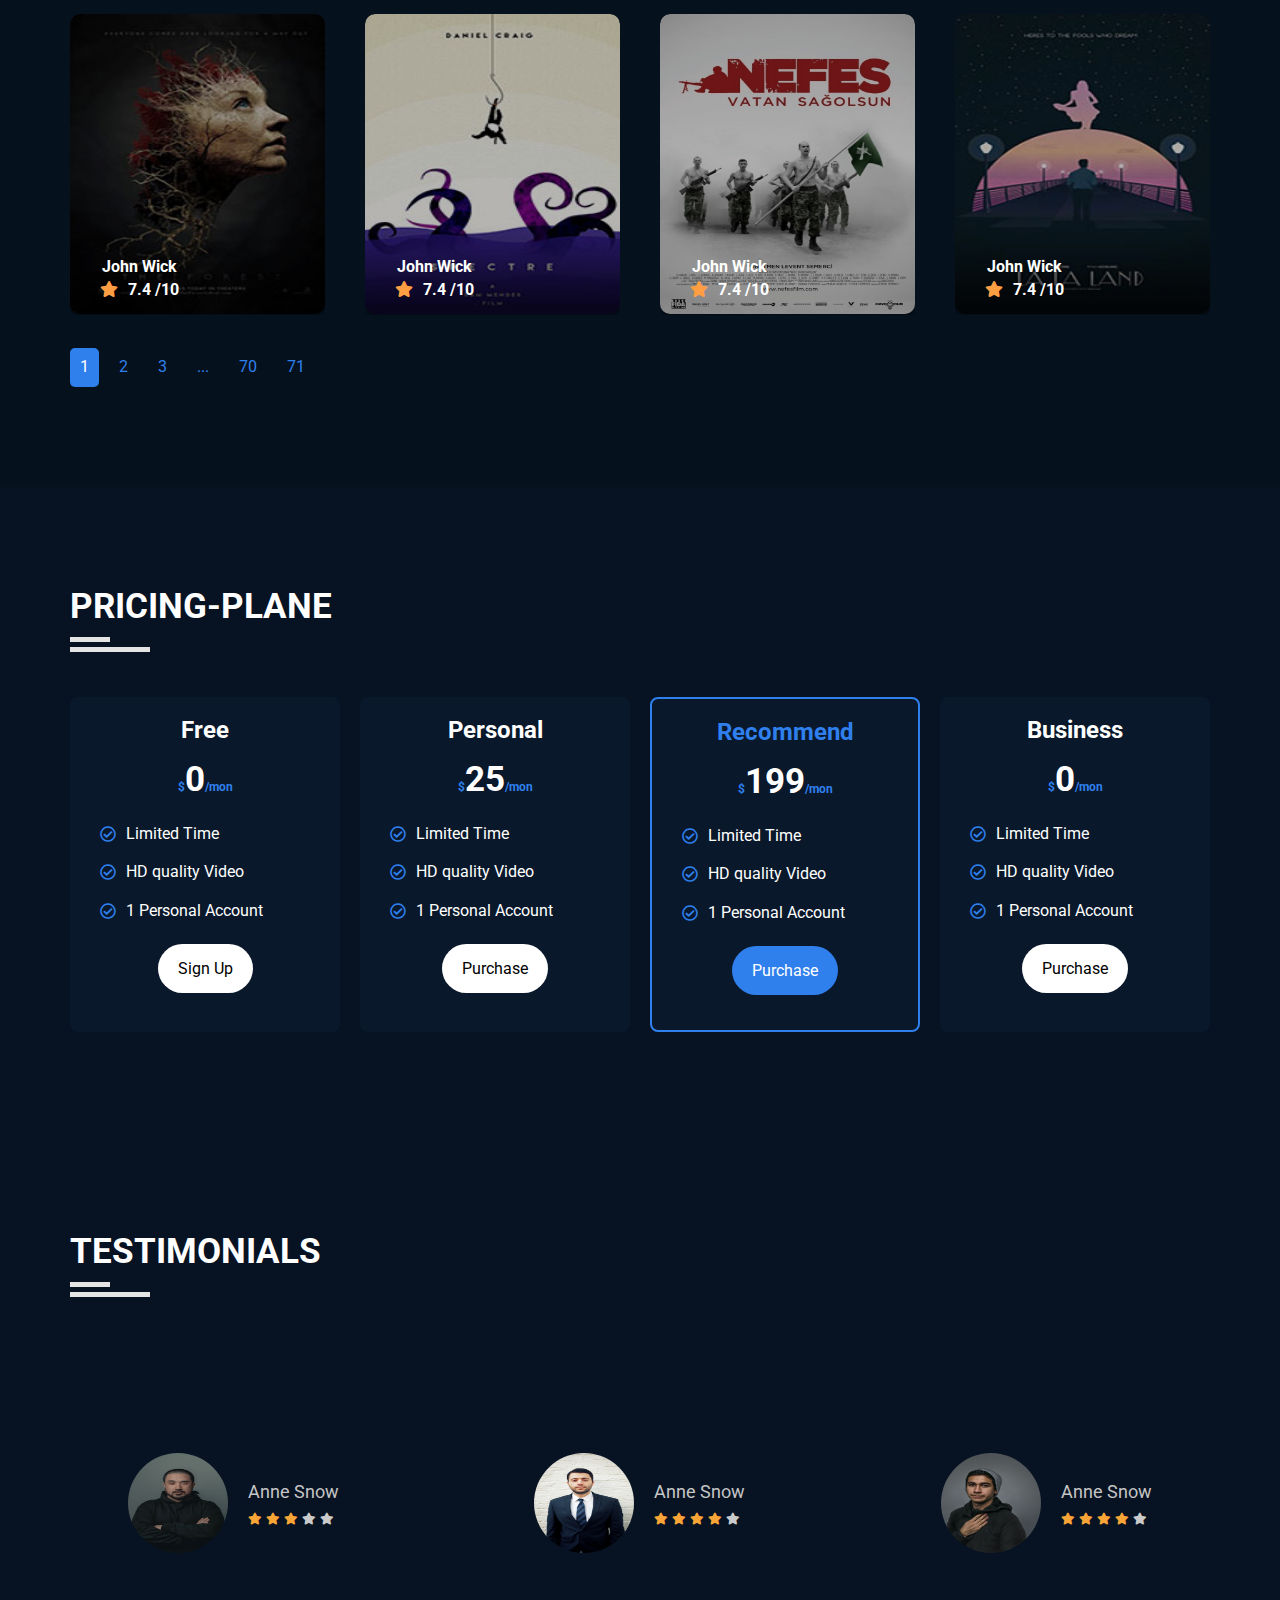
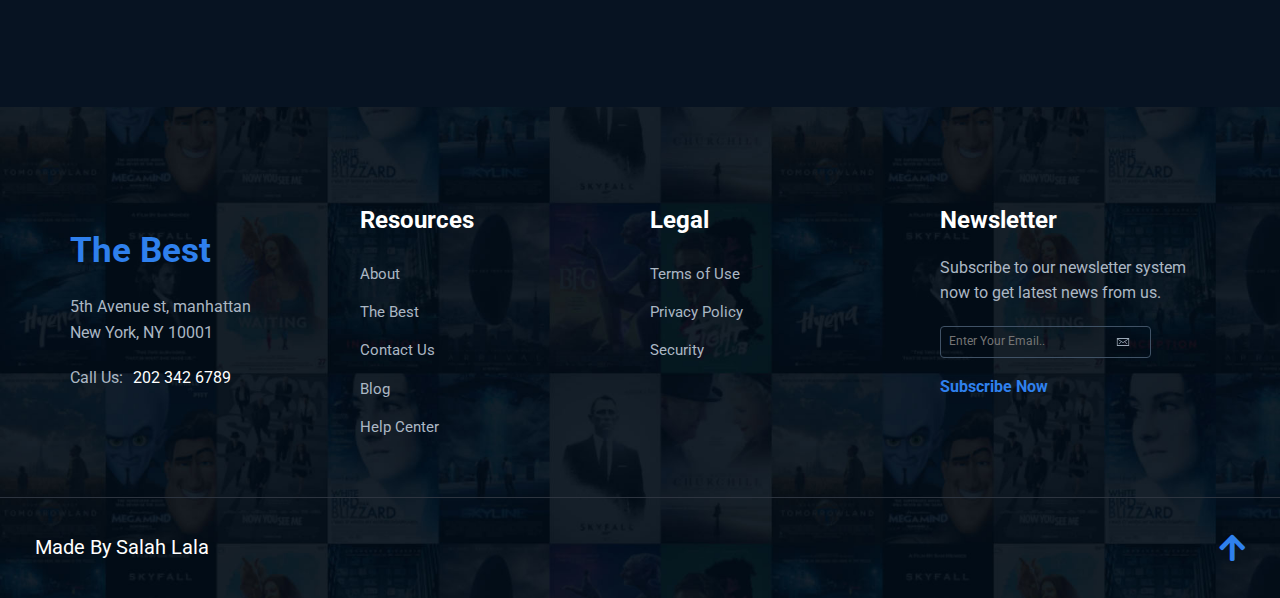
==== commit b9369ca0: "Updated The Files" ====
--- a/index.html
+++ b/index.html
@@ -514,7 +514,7 @@
             </div>
         </div>
         <div class="name">
-            <p>Made With By Salah Lala</p>
+            <p>Made By Salah Lala</p>
             <!-- <a href="#">Back To Top</a> -->
             <a href="#">
                 <i class="fas fa-arrow-up"></i>
